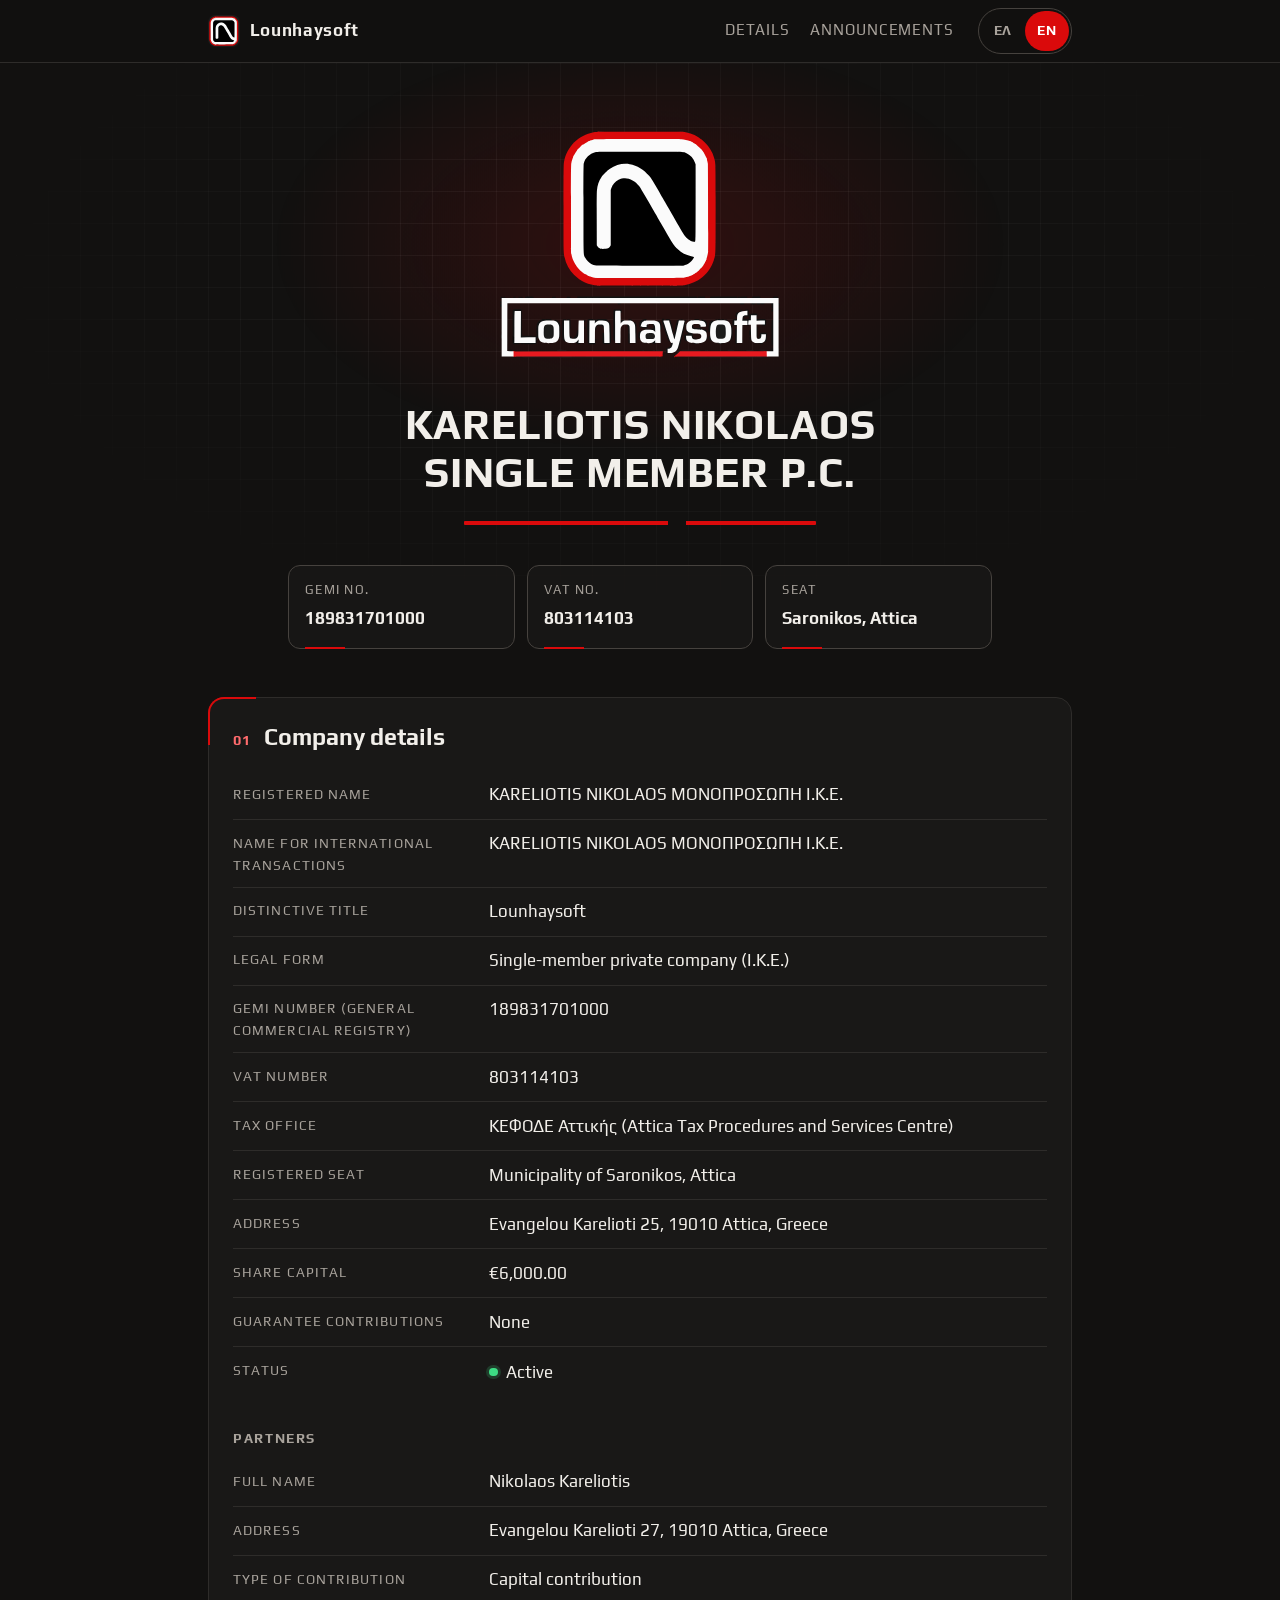
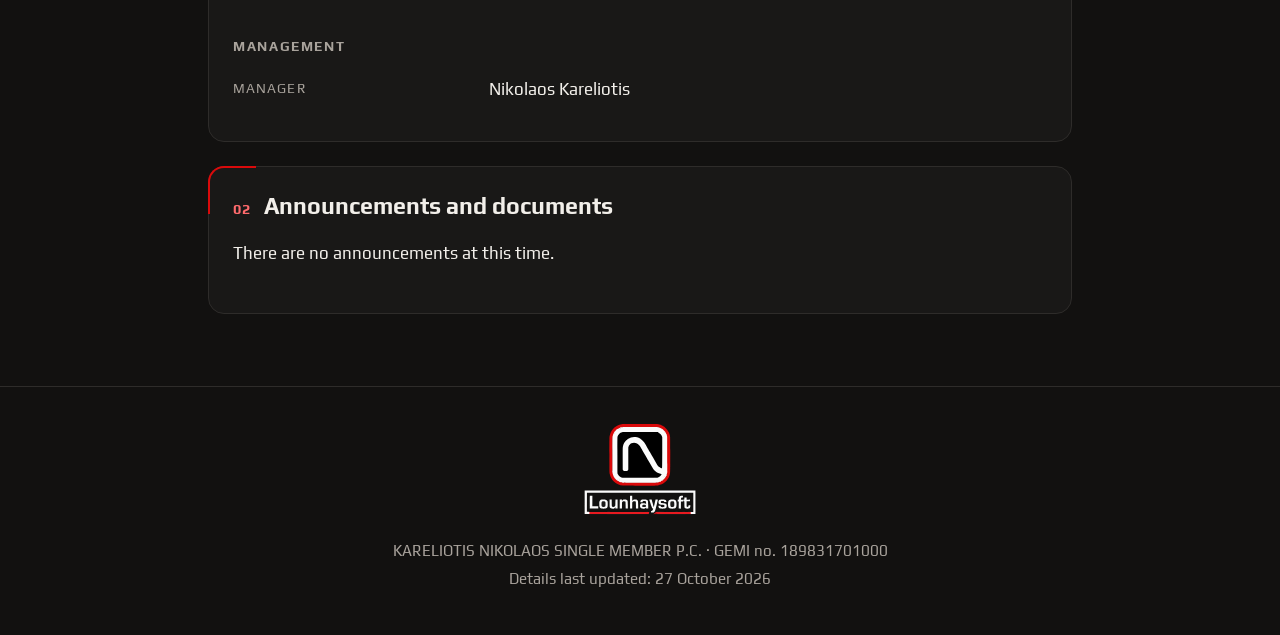
==== en/index.html @ 2d6e82cb "Add English version and language switch Add an English translation of the page at en/ and a ΕΛ/EN sw" ====
<!doctype html>
<html lang="en">
<head>
  <meta charset="utf-8">
  <meta name="viewport" content="width=device-width, initial-scale=1">
  <title>Lounhaysoft – KARELIOTIS NIKOLAOS SINGLE MEMBER P.C.</title>
  <meta name="description" content="Company website of KARELIOTIS NIKOLAOS SINGLE MEMBER P.C. (Lounhaysoft), as required by Article 47 of Greek Law 4072/2012.">
  <meta name="color-scheme" content="dark">
  <meta name="theme-color" content="#121110">
  <link rel="alternate" hreflang="el" href="../">
  <link rel="alternate" hreflang="en" href="./">
  <link rel="icon" href="../favicon.svg" type="image/svg+xml">
  <link rel="preload" href="../fonts/play-regular.woff2" as="font" type="font/woff2" crossorigin>
  <link rel="preload" href="../fonts/play-bold.woff2" as="font" type="font/woff2" crossorigin>
  <link rel="stylesheet" href="../styles.css">
  <script src="../glow.js" defer></script>
</head>
<body>
  <a class="skip-link" href="#main">Skip to main content</a>

  <header class="topbar">
    <div class="container topbar-inner">
      <a class="mark" href="./">
        <img src="../favicon.svg" alt="" width="32" height="32">
        <span>Lounhaysoft</span>
      </a>
      <div class="topbar-end">
        <nav aria-label="Main navigation">
          <ul class="nav-list">
            <li><a href="#stoixeia">Details</a></li>
            <li><a href="#anakoinoseis">Announcements</a></li>
          </ul>
        </nav>
        <nav class="lang-switch" aria-label="Language">
          <ul>
            <li><a href="../" lang="el" hreflang="el" title="Ελληνικά">ΕΛ</a></li>
            <li><a href="./" aria-current="page" title="English">EN</a></li>
          </ul>
        </nav>
      </div>
    </div>
  </header>

  <main id="main" tabindex="-1">
    <section class="hero" aria-labelledby="page-title">
      <div class="container hero-inner">
        <img class="hero-logo" src="../logo.svg" alt="Lounhaysoft logo" width="592" height="494">
        <h1 id="page-title">KARELIOTIS NIKOLAOS<br> SINGLE MEMBER P.C.</h1>
        <div class="notch-rule" aria-hidden="true"></div>

        <ul class="facts" aria-label="Key details">
          <li><span class="label">GEMI no.</span><span class="value">189831701000</span></li>
          <li><span class="label">VAT no.</span><span class="value">803114103</span></li>
          <li><span class="label">Seat</span><span class="value">Saronikos, Attica</span></li>
        </ul>
      </div>
    </section>

    <div class="container sections">
      <section id="stoixeia" aria-labelledby="stoixeia-title" class="panel">
        <h2 id="stoixeia-title"><span class="idx" aria-hidden="true">01</span>Company details</h2>
        <dl class="details">
          <div><dt>Registered name</dt><dd>KARELIOTIS NIKOLAOS <span lang="el">ΜΟΝΟΠΡΟΣΩΠΗ Ι.Κ.Ε.</span></dd></div>
          <div><dt>Name for international transactions</dt><dd>KARELIOTIS NIKOLAOS <span lang="el">ΜΟΝΟΠΡΟΣΩΠΗ Ι.Κ.Ε.</span></dd></div>
          <div><dt>Distinctive title</dt><dd>Lounhaysoft</dd></div>
          <div><dt>Legal form</dt><dd>Single-member private company (<span lang="el">Ι.Κ.Ε.</span>)</dd></div>
          <div><dt>GEMI number (General Commercial Registry)</dt><dd>189831701000</dd></div>
          <div><dt>VAT number</dt><dd>803114103</dd></div>
          <div><dt>Tax office</dt><dd><span lang="el">ΚΕΦΟΔΕ Αττικής</span> (Attica Tax Procedures and Services Centre)</dd></div>
          <div><dt>Registered seat</dt><dd>Municipality of Saronikos, Attica</dd></div>
          <div><dt>Address</dt><dd>Evangelou Karelioti 25, 19010 Attica, Greece</dd></div>
          <div><dt>Share capital</dt><dd>€6,000.00</dd></div>
          <div><dt>Guarantee contributions</dt><dd>None</dd></div>
          <div><dt>Status</dt><dd><span class="status">Active</span></dd></div>
        </dl>

        <h3>Partners</h3>
        <dl class="details">
          <div><dt>Full name</dt><dd>Nikolaos Kareliotis</dd></div>
          <div><dt>Address</dt><dd>Evangelou Karelioti 27, 19010 Attica, Greece</dd></div>
          <div><dt>Type of contribution</dt><dd>Capital contribution</dd></div>
        </dl>

        <h3>Management</h3>
        <dl class="details">
          <div><dt>Manager</dt><dd>Nikolaos Kareliotis</dd></div>
        </dl>
      </section>

      <section id="anakoinoseis" aria-labelledby="anakoinoseis-title" class="panel">
        <h2 id="anakoinoseis-title"><span class="idx" aria-hidden="true">02</span>Announcements and documents</h2>
        <p>There are no announcements at this time.</p>
      </section>
    </div>
  </main>

  <footer class="site-footer">
    <div class="container">
      <img class="footer-logo" src="../logo.svg" alt="Lounhaysoft" width="592" height="494" loading="lazy">
      <p>KARELIOTIS NIKOLAOS SINGLE MEMBER P.C. · GEMI no. 189831701000</p>
      <p>Details last updated: <time datetime="2026-10-27">27 October 2026</time></p>
    </div>
  </footer>
</body>
</html>
---- styles.css ----
/* Χρώματα από το λογότυπο: σκούρο #1d1c1b, κόκκινο #da0a0b, λευκό */
@font-face {
  font-family: "Play";
  src: url("fonts/play-regular.woff2") format("woff2");
  font-weight: 400;
  font-display: swap;
}
@font-face {
  font-family: "Play";
  src: url("fonts/play-bold.woff2") format("woff2");
  font-weight: 700;
  font-display: swap;
}

:root {
  --bg: #121110;
  --panel: #191817;
  --line: #2e2c2a;
  --line-strong: #46423e;
  --text: #f2efea;
  --muted: #a9a39c;
  --red: #da0a0b;
  --red-text: #ff6b6d;
  --link: #ff8a8a;
  --radius: 16px;
}

*, *::before, *::after { box-sizing: border-box; }

html { -webkit-text-size-adjust: 100%; }

body {
  margin: 0;
  background: var(--bg);
  color: var(--text);
  font-family: "Play", system-ui, -apple-system, "Segoe UI", Roboto, "Noto Sans", Arial, sans-serif;
  font-size: 1.0625rem;
  line-height: 1.6;
}

.container {
  max-width: 56rem;
  margin: 0 auto;
  padding: 0 1rem;
}

a { color: var(--link); text-underline-offset: 0.2em; }
a:hover { text-decoration-thickness: 2px; }

:focus-visible {
  outline: 2px solid var(--link);
  outline-offset: 3px;
  border-radius: 4px;
}

.skip-link {
  position: absolute;
  left: 1rem;
  top: -100px;
  z-index: 20;
  padding: 0.75rem 1rem;
  background: var(--text);
  color: var(--bg);
  font-weight: 700;
  border-radius: 8px;
}
.skip-link:focus { top: 1rem; }

/* Μπάρα πλοήγησης */
.topbar {
  position: sticky;
  top: 0;
  z-index: 10;
  background: rgba(18, 17, 16, 0.85);
  backdrop-filter: blur(10px);
  -webkit-backdrop-filter: blur(10px);
  border-bottom: 1px solid var(--line);
}
.topbar-inner {
  display: flex;
  flex-wrap: wrap;
  align-items: center;
  justify-content: space-between;
  gap: 0.25rem 1.5rem;
  padding-top: 0.5rem;
  padding-bottom: 0.5rem;
}
.mark {
  display: inline-flex;
  align-items: center;
  gap: 0.6rem;
  min-height: 44px;
  color: var(--text);
  text-decoration: none;
  font-weight: 700;
  letter-spacing: 0.04em;
}
.mark img { width: 32px; height: 32px; border-radius: 8px; }

.nav-list {
  display: flex;
  flex-wrap: wrap;
  gap: 0 1.25rem;
  margin: 0;
  padding: 0;
  list-style: none;
}
.nav-list a {
  display: inline-flex;
  align-items: center;
  min-height: 44px;
  color: var(--muted);
  text-decoration: none;
  font-size: 0.95rem;
  letter-spacing: 0.06em;
  text-transform: uppercase;
  border-bottom: 2px solid transparent;
  transition: color 0.15s, border-color 0.15s;
}
.nav-list a:hover { color: var(--text); border-bottom-color: var(--red); }

.topbar-end {
  display: flex;
  flex-wrap: wrap;
  align-items: center;
  gap: 0 1.5rem;
}

/* Επιλογή γλώσσας: η τρέχουσα γλώσσα επισημαίνεται με κόκκινο φόντο */
.lang-switch ul {
  display: flex;
  margin: 0;
  padding: 2px;
  list-style: none;
  border: 1px solid var(--line-strong);
  border-radius: 999px;
}
.lang-switch a {
  display: inline-flex;
  align-items: center;
  justify-content: center;
  min-width: 44px;
  min-height: 40px;
  padding: 0 0.6rem;
  border-radius: 999px;
  color: var(--muted);
  text-decoration: none;
  font-size: 0.85rem;
  font-weight: 700;
  letter-spacing: 0.06em;
  transition: color 0.15s, background-color 0.15s;
}
.lang-switch a:hover { color: var(--text); }
.lang-switch a[aria-current="page"] { background: var(--red); color: #fff; }

main:focus { outline: none; }

/* Κεντρική ενότητα: πλέγμα που σβήνει προς τα άκρα και κόκκινη λάμψη */
.hero {
  position: relative;
  overflow: hidden;
  padding: 3.5rem 0 3rem;
  text-align: center;
  isolation: isolate;
}
.hero::before {
  content: "";
  position: absolute;
  inset: 0;
  z-index: -2;
  background-image:
    linear-gradient(rgba(255, 255, 255, 0.045) 1px, transparent 1px),
    linear-gradient(90deg, rgba(255, 255, 255, 0.045) 1px, transparent 1px);
  background-size: 32px 32px;
  background-position: center top;
  -webkit-mask-image: radial-gradient(ellipse 70% 75% at 50% 35%, #000 30%, transparent 75%);
  mask-image: radial-gradient(ellipse 70% 75% at 50% 35%, #000 30%, transparent 75%);
}
/* Η λάμψη ξεκινά πίσω από το λογότυπο. Το glow.js τη μετακινεί με τον κέρσορα
   μέσω των --gx/--gy και την επαναφέρει όταν ο κέρσορας φύγει. */
.hero::after {
  content: "";
  position: absolute;
  left: 0;
  top: 0;
  z-index: -1;
  width: 46rem;
  height: 26rem;
  transform: translate(calc(var(--gx, 50vw) - 50%), calc(var(--gy, 11rem) - 50%));
  background: radial-gradient(closest-side, rgba(218, 10, 11, 0.16), transparent);
  transition: transform 0.9s cubic-bezier(0.2, 0.7, 0.2, 1);
  will-change: transform;
  pointer-events: none;
}
.hero.is-following::after { transition-duration: 0.35s; }

.hero-logo {
  display: block;
  width: min(300px, 70vw);
  height: auto;
  margin: 0 auto 2rem;
}

h1 {
  margin: 0 0 1.5rem;
  font-size: clamp(1.6rem, 5vw, 2.6rem);
  line-height: 1.15;
  letter-spacing: 0.02em;
  overflow-wrap: anywhere;
}
/* Κόκκινη γραμμή με εγκοπή, όπως η υπογράμμιση του λογοτύπου */
.notch-rule {
  width: min(22rem, 80%);
  height: 4px;
  margin: 0 auto;
  background: linear-gradient(90deg,
    var(--red) 0 58%, transparent 58% 63%, var(--red) 63% 100%);
  border-radius: 1px;
}

.facts {
  display: grid;
  grid-template-columns: repeat(3, minmax(0, 1fr));
  gap: 0.75rem;
  max-width: 44rem;
  margin: 2.5rem auto 0;
  padding: 0;
  list-style: none;
  text-align: left;
}
.facts li {
  position: relative;
  display: flex;
  flex-direction: column;
  gap: 0.25rem;
  padding: 0.9rem 1rem 1rem;
  background: rgba(25, 24, 23, 0.8);
  border: 1px solid var(--line-strong);
  border-radius: 12px;
}
.facts li::after {
  content: "";
  position: absolute;
  left: 1rem;
  bottom: -1px;
  width: 2.5rem;
  height: 2px;
  background: var(--red);
}
.label {
  color: var(--muted);
  font-size: 0.8rem;
  letter-spacing: 0.1em;
  text-transform: uppercase;
}
.value { font-weight: 700; overflow-wrap: anywhere; }

/* Ενότητες */
.sections { padding-bottom: 3rem; }

.panel {
  position: relative;
  margin-bottom: 1.5rem;
  padding: 1.5rem 1.5rem 1.75rem;
  background: var(--panel);
  border: 1px solid var(--line);
  border-radius: var(--radius);
}
/* Γωνιακή κόκκινη λεπτομέρεια, όπως το κόκκινο περίγραμμα του εικονιδίου */
.panel::before {
  content: "";
  position: absolute;
  top: -1px;
  left: -1px;
  width: 3rem;
  height: 3rem;
  border-top: 2px solid var(--red);
  border-left: 2px solid var(--red);
  border-top-left-radius: var(--radius);
  pointer-events: none;
}

h2 {
  display: flex;
  align-items: baseline;
  gap: 0.75rem;
  margin: 0 0 1.25rem;
  font-size: 1.45rem;
  line-height: 1.25;
}
.idx {
  color: var(--red-text);
  font-size: 0.9rem;
  letter-spacing: 0.1em;
}
h3 {
  margin: 2rem 0 0.5rem;
  color: var(--muted);
  font-size: 0.85rem;
  font-weight: 700;
  letter-spacing: 0.12em;
  text-transform: uppercase;
}

.details { margin: 0; }
.details > div {
  display: grid;
  grid-template-columns: minmax(10rem, 15rem) 1fr;
  gap: 0.15rem 1rem;
  padding: 0.65rem 0;
  border-bottom: 1px solid var(--line);
}
.details > div:last-child { border-bottom: 0; }
.details dt {
  color: var(--muted);
  font-size: 0.85rem;
  letter-spacing: 0.08em;
  text-transform: uppercase;
  padding-top: 0.15rem;
}
.details dd { margin: 0; overflow-wrap: anywhere; }

.status {
  display: inline-flex;
  align-items: center;
  gap: 0.5rem;
}
.status::before {
  content: "";
  width: 0.55rem;
  height: 0.55rem;
  border-radius: 50%;
  background: #3ddc84;
  box-shadow: 0 0 0 3px rgba(61, 220, 132, 0.18);
}

.docs { list-style: none; margin: 0 0 1rem; padding: 0; }
.docs li {
  display: flex;
  flex-wrap: wrap;
  align-items: center;
  gap: 0.35rem 1rem;
  padding: 0.75rem 0;
  border-bottom: 1px solid var(--line);
}
.docs time { color: var(--muted); min-width: 7.5rem; font-size: 0.95rem; }
.docs a { flex: 1 1 16rem; }
.tag {
  padding: 0.1rem 0.6rem;
  border: 1px solid var(--line-strong);
  border-radius: 999px;
  color: var(--muted);
  font-size: 0.8rem;
  letter-spacing: 0.06em;
}

.muted { color: var(--muted); font-size: 0.95rem; }

.site-footer {
  padding: 2rem 0 2.5rem;
  border-top: 1px solid var(--line);
  color: var(--muted);
  font-size: 0.95rem;
  text-align: center;
}
.footer-logo { display: block; width: 120px; height: auto; margin: 0 auto 1.25rem; }
.site-footer p { margin: 0.25rem 0; }

@media (max-width: 40rem) {
  .facts { grid-template-columns: 1fr; }
  .details > div { grid-template-columns: 1fr; gap: 0; }
  .panel { padding: 1.25rem 1rem 1.5rem; }
  .hero { padding-top: 2.5rem; }
  .nav-list { gap: 0 1rem; }
  .topbar-end { gap: 0 1rem; }
}

@media (prefers-reduced-motion: reduce) {
  * { scroll-behavior: auto !important; transition: none !important; animation: none !important; }
}
@media (prefers-reduced-motion: no-preference) {
  html { scroll-behavior: smooth; scroll-padding-top: 4.5rem; }
}
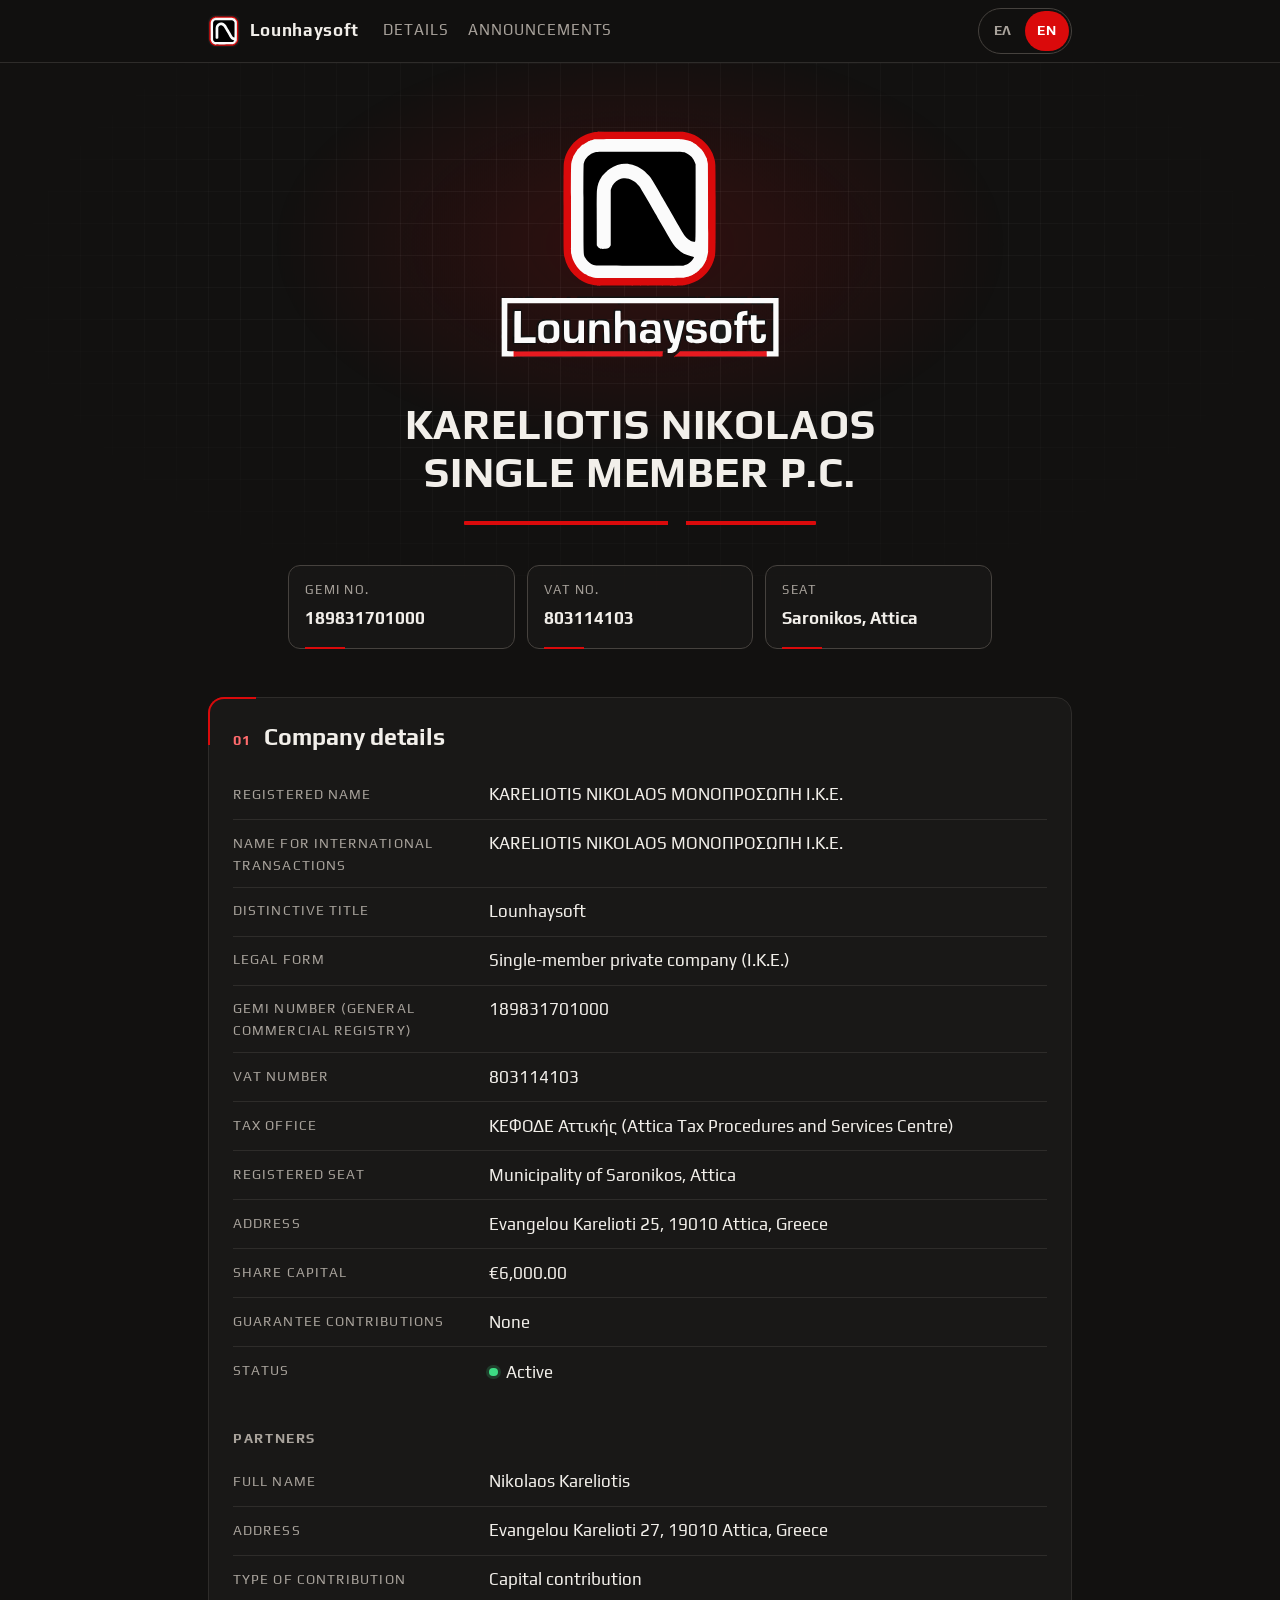
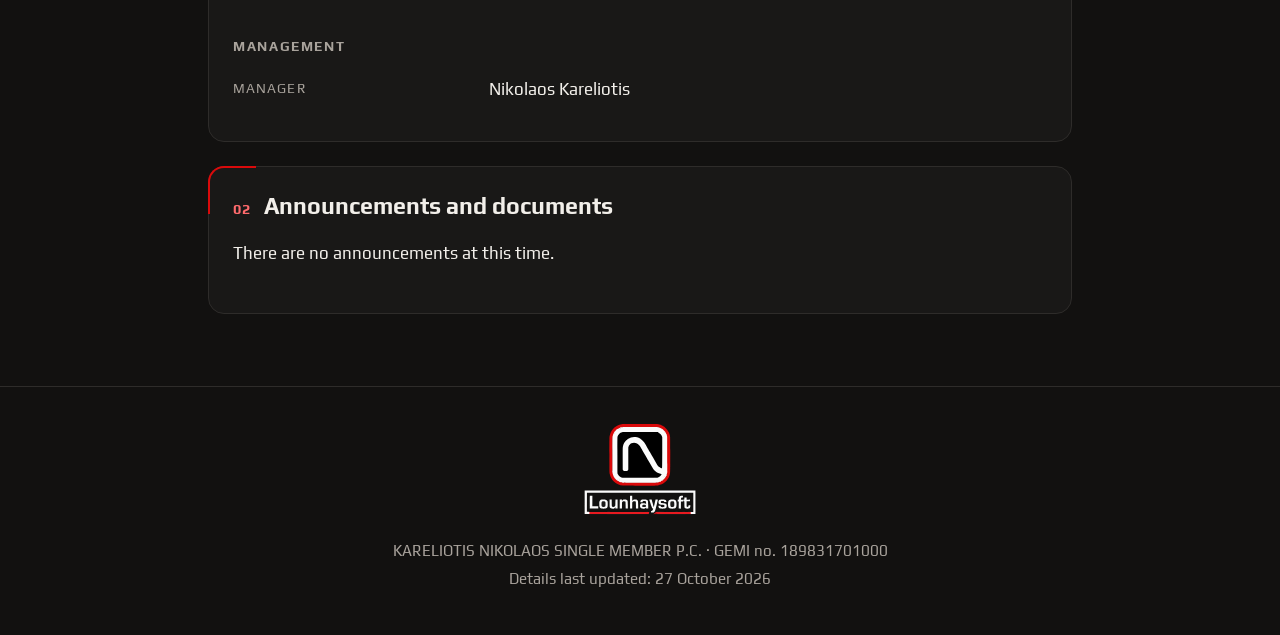
==== commit d5d72194: "Keep top bar menu in place when switching language On screens wider than 640px the menu was right-al" ====
--- a/en/index.html
+++ b/en/index.html
@@ -12,8 +12,8 @@
   <link rel="icon" href="../favicon.svg" type="image/svg+xml">
   <link rel="preload" href="../fonts/play-regular.woff2" as="font" type="font/woff2" crossorigin>
   <link rel="preload" href="../fonts/play-bold.woff2" as="font" type="font/woff2" crossorigin>
-  <link rel="stylesheet" href="../styles.css">
-  <script src="../glow.js" defer></script>
+  <link rel="stylesheet" href="../styles.css?v=3">
+  <script src="../glow.js?v=2" defer></script>
 </head>
 <body>
   <a class="skip-link" href="#main">Skip to main content</a>
--- a/styles.css
+++ b/styles.css
@@ -119,10 +119,13 @@
 }
 .nav-list a:hover { color: var(--text); border-bottom-color: var(--red); }
 
+/* Η πλοήγηση ξεκινά δίπλα στο λογότυπο, ώστε να μη μετακινείται όταν αλλάζει η γλώσσα */
 .topbar-end {
+  flex: 1;
   display: flex;
   flex-wrap: wrap;
   align-items: center;
+  justify-content: space-between;
   gap: 0 1.5rem;
 }
 
@@ -372,7 +375,10 @@
   .panel { padding: 1.25rem 1rem 1.5rem; }
   .hero { padding-top: 2.5rem; }
   .nav-list { gap: 0 1rem; }
-  .topbar-end { gap: 0 1rem; }
+  /* Στο κινητό: λογότυπο και επιλογή γλώσσας στην πρώτη γραμμή, πλοήγηση από κάτω */
+  .topbar-end { display: contents; }
+  .lang-switch { order: 1; }
+  .topbar-end > nav:first-child { order: 2; flex-basis: 100%; }
 }
 
 @media (prefers-reduced-motion: reduce) {
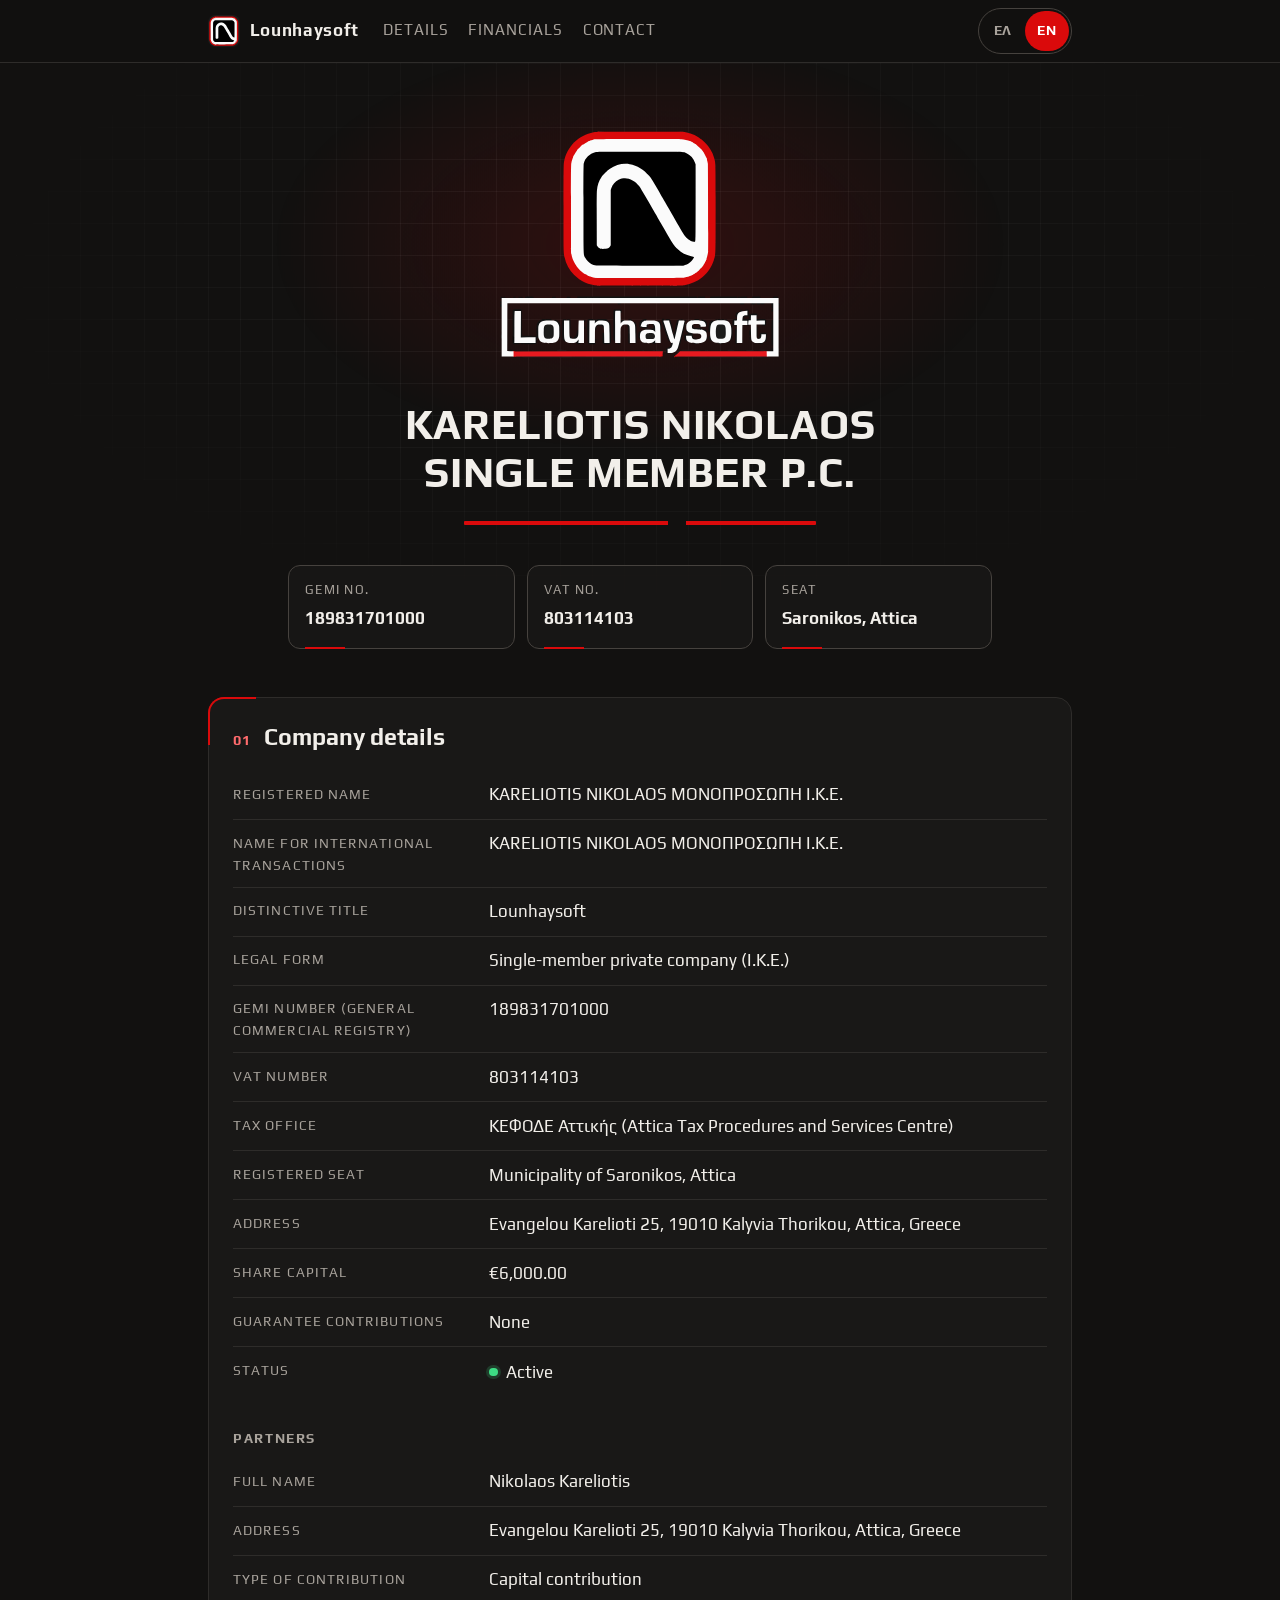
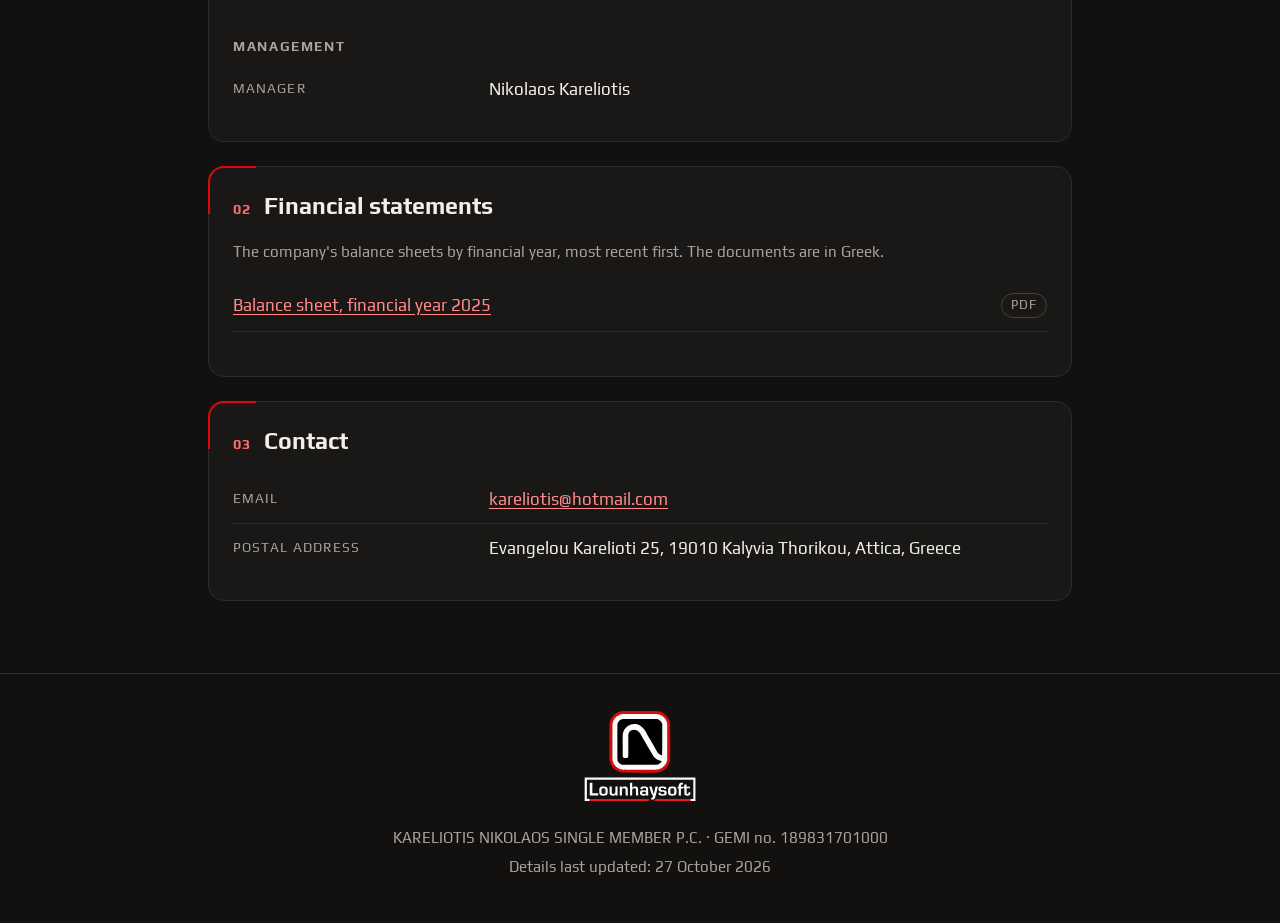
==== commit 8533ae14: "Add financial statements and contact sections Replace the announcements section with a financial sta" ====
--- a/en/index.html
+++ b/en/index.html
@@ -12,8 +12,9 @@
   <link rel="icon" href="../favicon.svg" type="image/svg+xml">
   <link rel="preload" href="../fonts/play-regular.woff2" as="font" type="font/woff2" crossorigin>
   <link rel="preload" href="../fonts/play-bold.woff2" as="font" type="font/woff2" crossorigin>
-  <link rel="stylesheet" href="../styles.css?v=3">
-  <script src="../glow.js?v=2" defer></script>
+  <link rel="stylesheet" href="../styles.css?v=5">
+  <script src="../glow.js?v=3" defer></script>
+  <script src="../topbar.js?v=1" defer></script>
 </head>
 <body>
   <a class="skip-link" href="#main">Skip to main content</a>
@@ -28,7 +29,8 @@
         <nav aria-label="Main navigation">
           <ul class="nav-list">
             <li><a href="#stoixeia">Details</a></li>
-            <li><a href="#anakoinoseis">Announcements</a></li>
+            <li><a href="#oikonomika">Financials</a></li>
+            <li><a href="#epikoinonia">Contact</a></li>
           </ul>
         </nav>
         <nav class="lang-switch" aria-label="Language">
@@ -68,7 +70,7 @@
           <div><dt>VAT number</dt><dd>803114103</dd></div>
           <div><dt>Tax office</dt><dd><span lang="el">ΚΕΦΟΔΕ Αττικής</span> (Attica Tax Procedures and Services Centre)</dd></div>
           <div><dt>Registered seat</dt><dd>Municipality of Saronikos, Attica</dd></div>
-          <div><dt>Address</dt><dd>Evangelou Karelioti 25, 19010 Attica, Greece</dd></div>
+          <div><dt>Address</dt><dd>Evangelou Karelioti 25, 19010 Kalyvia Thorikou, Attica, Greece</dd></div>
           <div><dt>Share capital</dt><dd>€6,000.00</dd></div>
           <div><dt>Guarantee contributions</dt><dd>None</dd></div>
           <div><dt>Status</dt><dd><span class="status">Active</span></dd></div>
@@ -77,7 +79,7 @@
         <h3>Partners</h3>
         <dl class="details">
           <div><dt>Full name</dt><dd>Nikolaos Kareliotis</dd></div>
-          <div><dt>Address</dt><dd>Evangelou Karelioti 27, 19010 Attica, Greece</dd></div>
+          <div><dt>Address</dt><dd>Evangelou Karelioti 25, 19010 Kalyvia Thorikou, Attica, Greece</dd></div>
           <div><dt>Type of contribution</dt><dd>Capital contribution</dd></div>
         </dl>
 
@@ -87,9 +89,21 @@
         </dl>
       </section>
 
-      <section id="anakoinoseis" aria-labelledby="anakoinoseis-title" class="panel">
-        <h2 id="anakoinoseis-title"><span class="idx" aria-hidden="true">02</span>Announcements and documents</h2>
-        <p>There are no announcements at this time.</p>
+      <section id="oikonomika" aria-labelledby="oikonomika-title" class="panel">
+        <h2 id="oikonomika-title"><span class="idx" aria-hidden="true">02</span>Financial statements</h2>
+        <p class="muted">The company's balance sheets by financial year, most recent first. The documents are in Greek.</p>
+        <!-- Newest year first. Each statement is a PDF in financial-statements/, linked from both pages. -->
+        <ul class="docs">
+          <li><a href="../financial-statements/balance-sheet-2025.pdf" hreflang="el">Balance sheet, financial year 2025</a><span class="tag">PDF</span></li>
+        </ul>
+      </section>
+
+      <section id="epikoinonia" aria-labelledby="epikoinonia-title" class="panel">
+        <h2 id="epikoinonia-title"><span class="idx" aria-hidden="true">03</span>Contact</h2>
+        <dl class="details">
+          <div><dt>Email</dt><dd><a href="mailto:kareliotis@hotmail.com">kareliotis@hotmail.com</a></dd></div>
+          <div><dt>Postal address</dt><dd>Evangelou Karelioti 25, 19010 Kalyvia Thorikou, Attica, Greece</dd></div>
+        </dl>
       </section>
     </div>
   </main>
--- a/styles.css
+++ b/styles.css
@@ -1,4 +1,4 @@
-/* Χρώματα από το λογότυπο: σκούρο #1d1c1b, κόκκινο #da0a0b, λευκό */
+/* Colours from the logo: dark #1d1c1b, red #da0a0b, white */
 @font-face {
   font-family: "Play";
   src: url("fonts/play-regular.woff2") format("woff2");
@@ -66,7 +66,7 @@
 }
 .skip-link:focus { top: 1rem; }
 
-/* Μπάρα πλοήγησης */
+/* Navigation bar */
 .topbar {
   position: sticky;
   top: 0;
@@ -119,7 +119,7 @@
 }
 .nav-list a:hover { color: var(--text); border-bottom-color: var(--red); }
 
-/* Η πλοήγηση ξεκινά δίπλα στο λογότυπο, ώστε να μη μετακινείται όταν αλλάζει η γλώσσα */
+/* The menu starts right after the logo so it does not shift when the language changes */
 .topbar-end {
   flex: 1;
   display: flex;
@@ -129,7 +129,7 @@
   gap: 0 1.5rem;
 }
 
-/* Επιλογή γλώσσας: η τρέχουσα γλώσσα επισημαίνεται με κόκκινο φόντο */
+/* Language switch: the current language is highlighted with a red background */
 .lang-switch ul {
   display: flex;
   margin: 0;
@@ -158,7 +158,13 @@
 
 main:focus { outline: none; }
 
-/* Κεντρική ενότητα: πλέγμα που σβήνει προς τα άκρα και κόκκινη λάμψη */
+/* Keep section titles clear of the sticky top bar when jumping to them.
+   topbar.js sets --topbar-height to the bar's real height, which grows when the menu wraps;
+   the values here are fallbacks for when the script does not run. */
+:root { --topbar-height: 3rem; }
+html { scroll-padding-top: calc(var(--topbar-height) + 1.5rem); }
+
+/* Hero: grid that fades towards the edges, plus a red glow */
 .hero {
   position: relative;
   overflow: hidden;
@@ -179,8 +185,8 @@
   -webkit-mask-image: radial-gradient(ellipse 70% 75% at 50% 35%, #000 30%, transparent 75%);
   mask-image: radial-gradient(ellipse 70% 75% at 50% 35%, #000 30%, transparent 75%);
 }
-/* Η λάμψη ξεκινά πίσω από το λογότυπο. Το glow.js τη μετακινεί με τον κέρσορα
-   μέσω των --gx/--gy και την επαναφέρει όταν ο κέρσορας φύγει. */
+/* The glow starts behind the logo. glow.js moves it with the cursor
+   through --gx/--gy and puts it back when the cursor leaves. */
 .hero::after {
   content: "";
   position: absolute;
@@ -211,7 +217,7 @@
   letter-spacing: 0.02em;
   overflow-wrap: anywhere;
 }
-/* Κόκκινη γραμμή με εγκοπή, όπως η υπογράμμιση του λογοτύπου */
+/* Notched red rule, like the underline in the logo */
 .notch-rule {
   width: min(22rem, 80%);
   height: 4px;
@@ -258,7 +264,7 @@
 }
 .value { font-weight: 700; overflow-wrap: anywhere; }
 
-/* Ενότητες */
+/* Sections */
 .sections { padding-bottom: 3rem; }
 
 .panel {
@@ -269,7 +275,7 @@
   border: 1px solid var(--line);
   border-radius: var(--radius);
 }
-/* Γωνιακή κόκκινη λεπτομέρεια, όπως το κόκκινο περίγραμμα του εικονιδίου */
+/* Red corner accent, like the red outline of the icon */
 .panel::before {
   content: "";
   position: absolute;
@@ -375,7 +381,12 @@
   .panel { padding: 1.25rem 1rem 1.5rem; }
   .hero { padding-top: 2.5rem; }
   .nav-list { gap: 0 1rem; }
-  /* Στο κινητό: λογότυπο και επιλογή γλώσσας στην πρώτη γραμμή, πλοήγηση από κάτω */
+}
+
+/* Below 48rem the logo, menu and language switch no longer fit on one row:
+   logo and language switch go on the first row, menu below */
+@media (max-width: 48rem) {
+  :root { --topbar-height: 6.5rem; }
   .topbar-end { display: contents; }
   .lang-switch { order: 1; }
   .topbar-end > nav:first-child { order: 2; flex-basis: 100%; }
@@ -385,5 +396,5 @@
   * { scroll-behavior: auto !important; transition: none !important; animation: none !important; }
 }
 @media (prefers-reduced-motion: no-preference) {
-  html { scroll-behavior: smooth; scroll-padding-top: 4.5rem; }
-}
+  html { scroll-behavior: smooth; }
+}
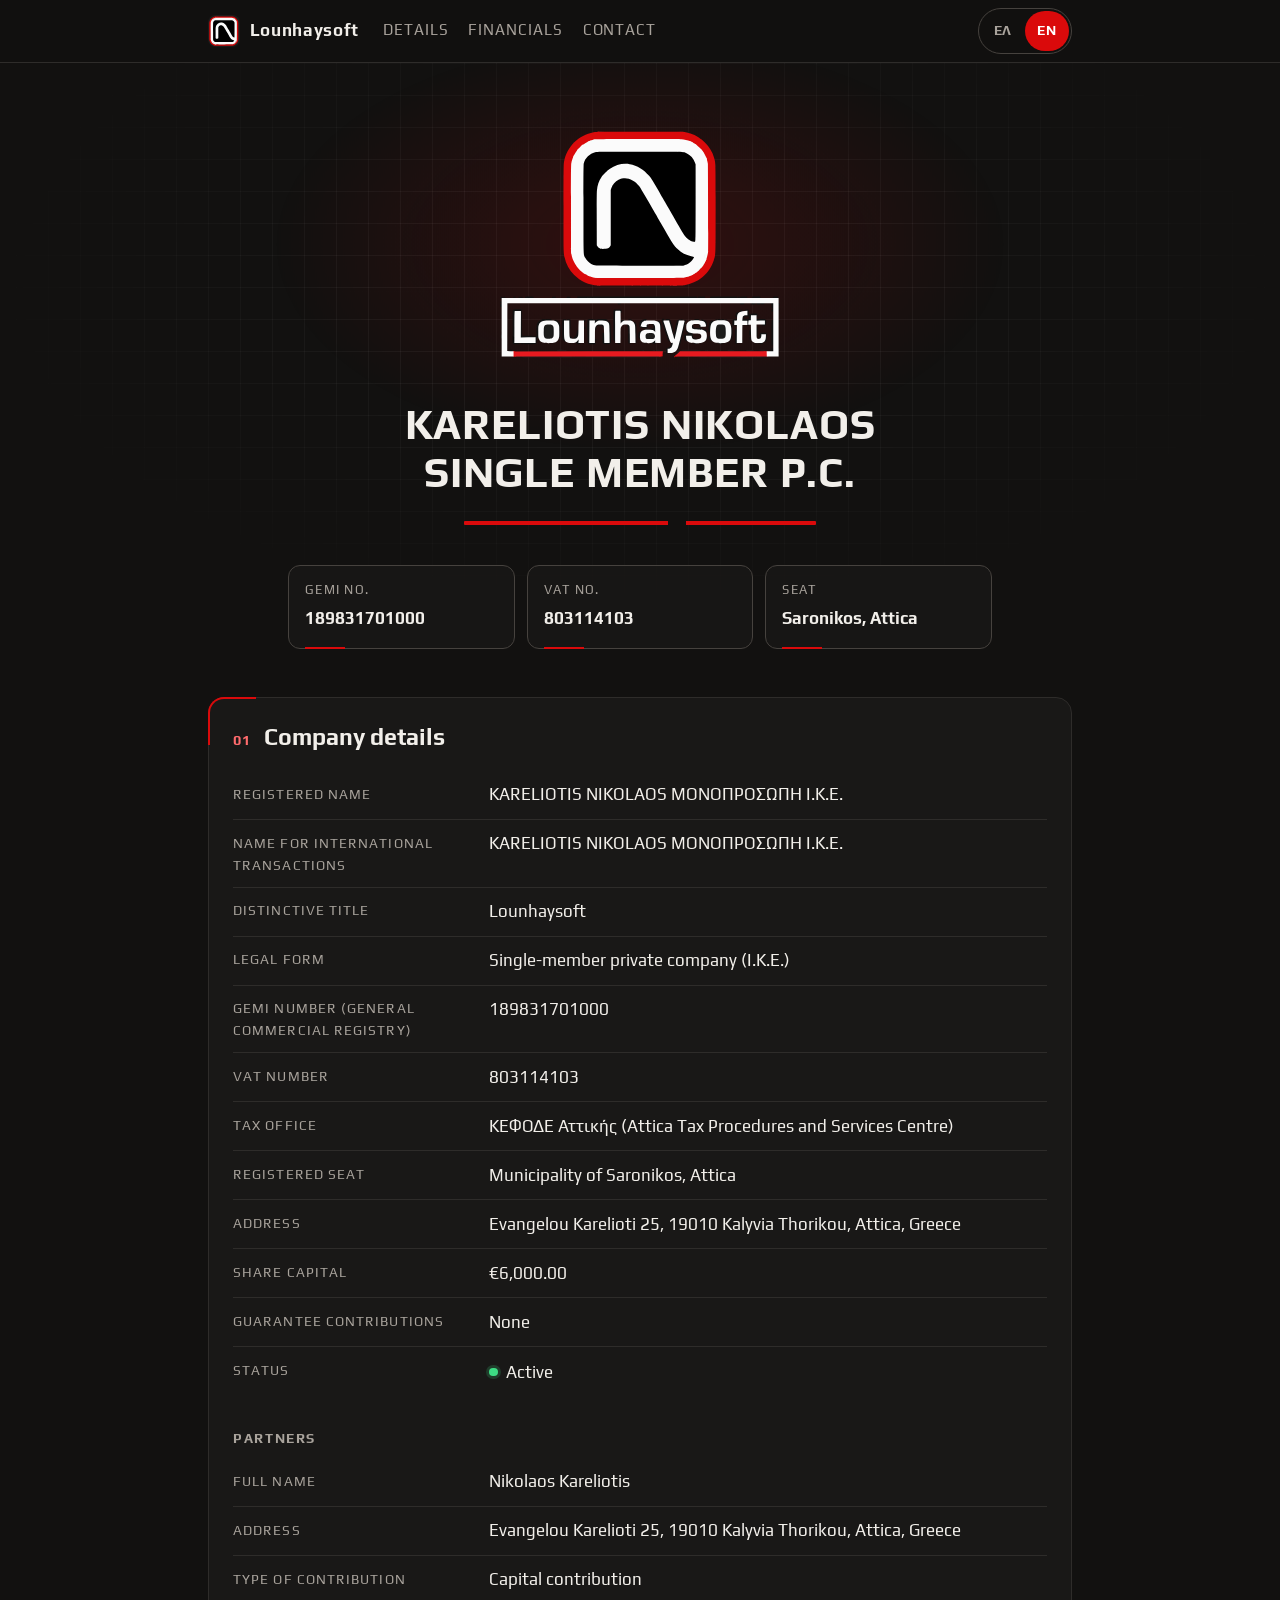
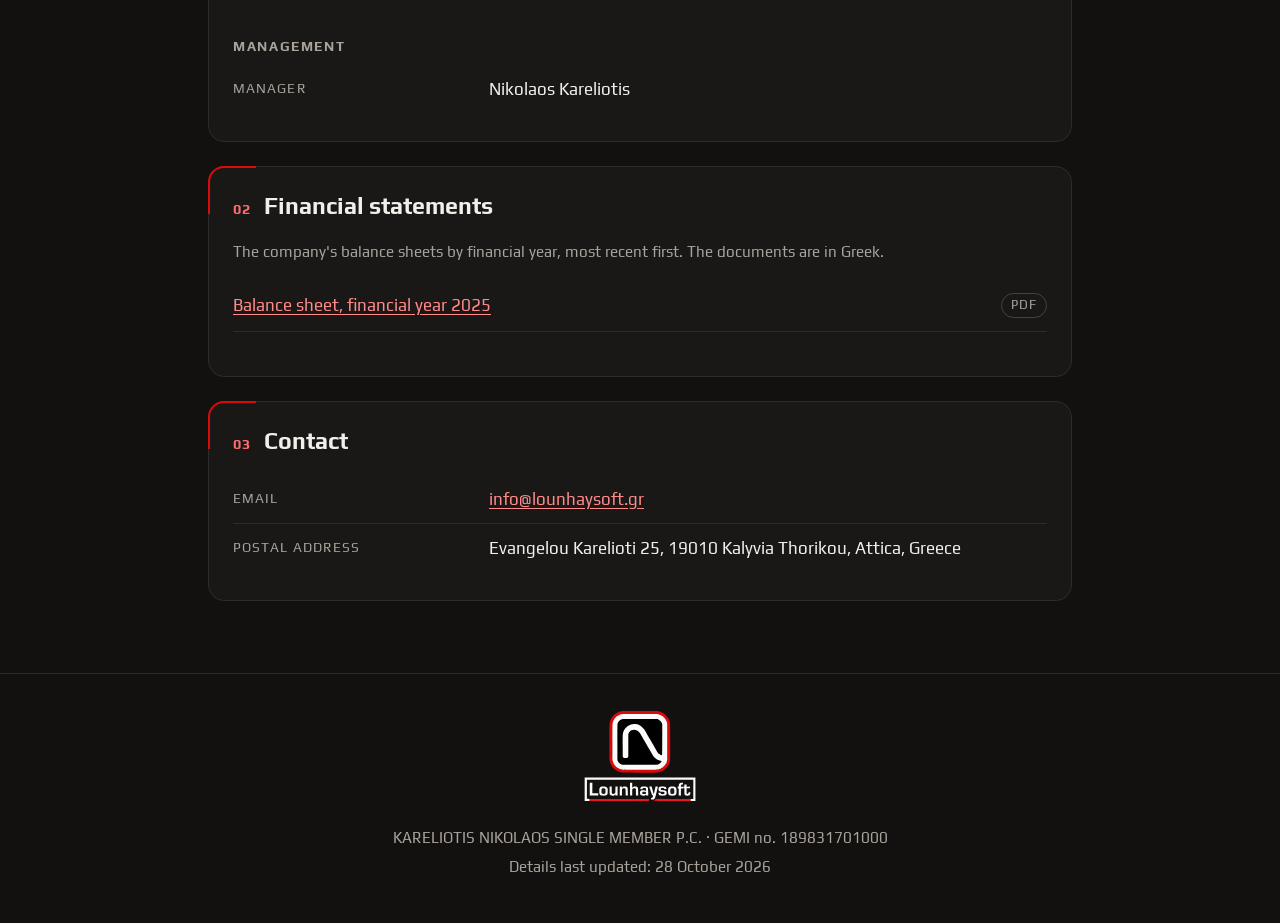
==== commit 9a942e57: "Use info@lounhaysoft.gr as the contact email Replace kareliotis@hotmail.com on both pages and update" ====
--- a/en/index.html
+++ b/en/index.html
@@ -101,7 +101,7 @@
       <section id="epikoinonia" aria-labelledby="epikoinonia-title" class="panel">
         <h2 id="epikoinonia-title"><span class="idx" aria-hidden="true">03</span>Contact</h2>
         <dl class="details">
-          <div><dt>Email</dt><dd><a href="mailto:kareliotis@hotmail.com">kareliotis@hotmail.com</a></dd></div>
+          <div><dt>Email</dt><dd><a href="mailto:info@lounhaysoft.gr">info@lounhaysoft.gr</a></dd></div>
           <div><dt>Postal address</dt><dd>Evangelou Karelioti 25, 19010 Kalyvia Thorikou, Attica, Greece</dd></div>
         </dl>
       </section>
@@ -112,7 +112,7 @@
     <div class="container">
       <img class="footer-logo" src="../logo.svg" alt="Lounhaysoft" width="592" height="494" loading="lazy">
       <p>KARELIOTIS NIKOLAOS SINGLE MEMBER P.C. · GEMI no. 189831701000</p>
-      <p>Details last updated: <time datetime="2026-10-27">27 October 2026</time></p>
+      <p>Details last updated: <time datetime="2026-10-28">28 October 2026</time></p>
     </div>
   </footer>
 </body>
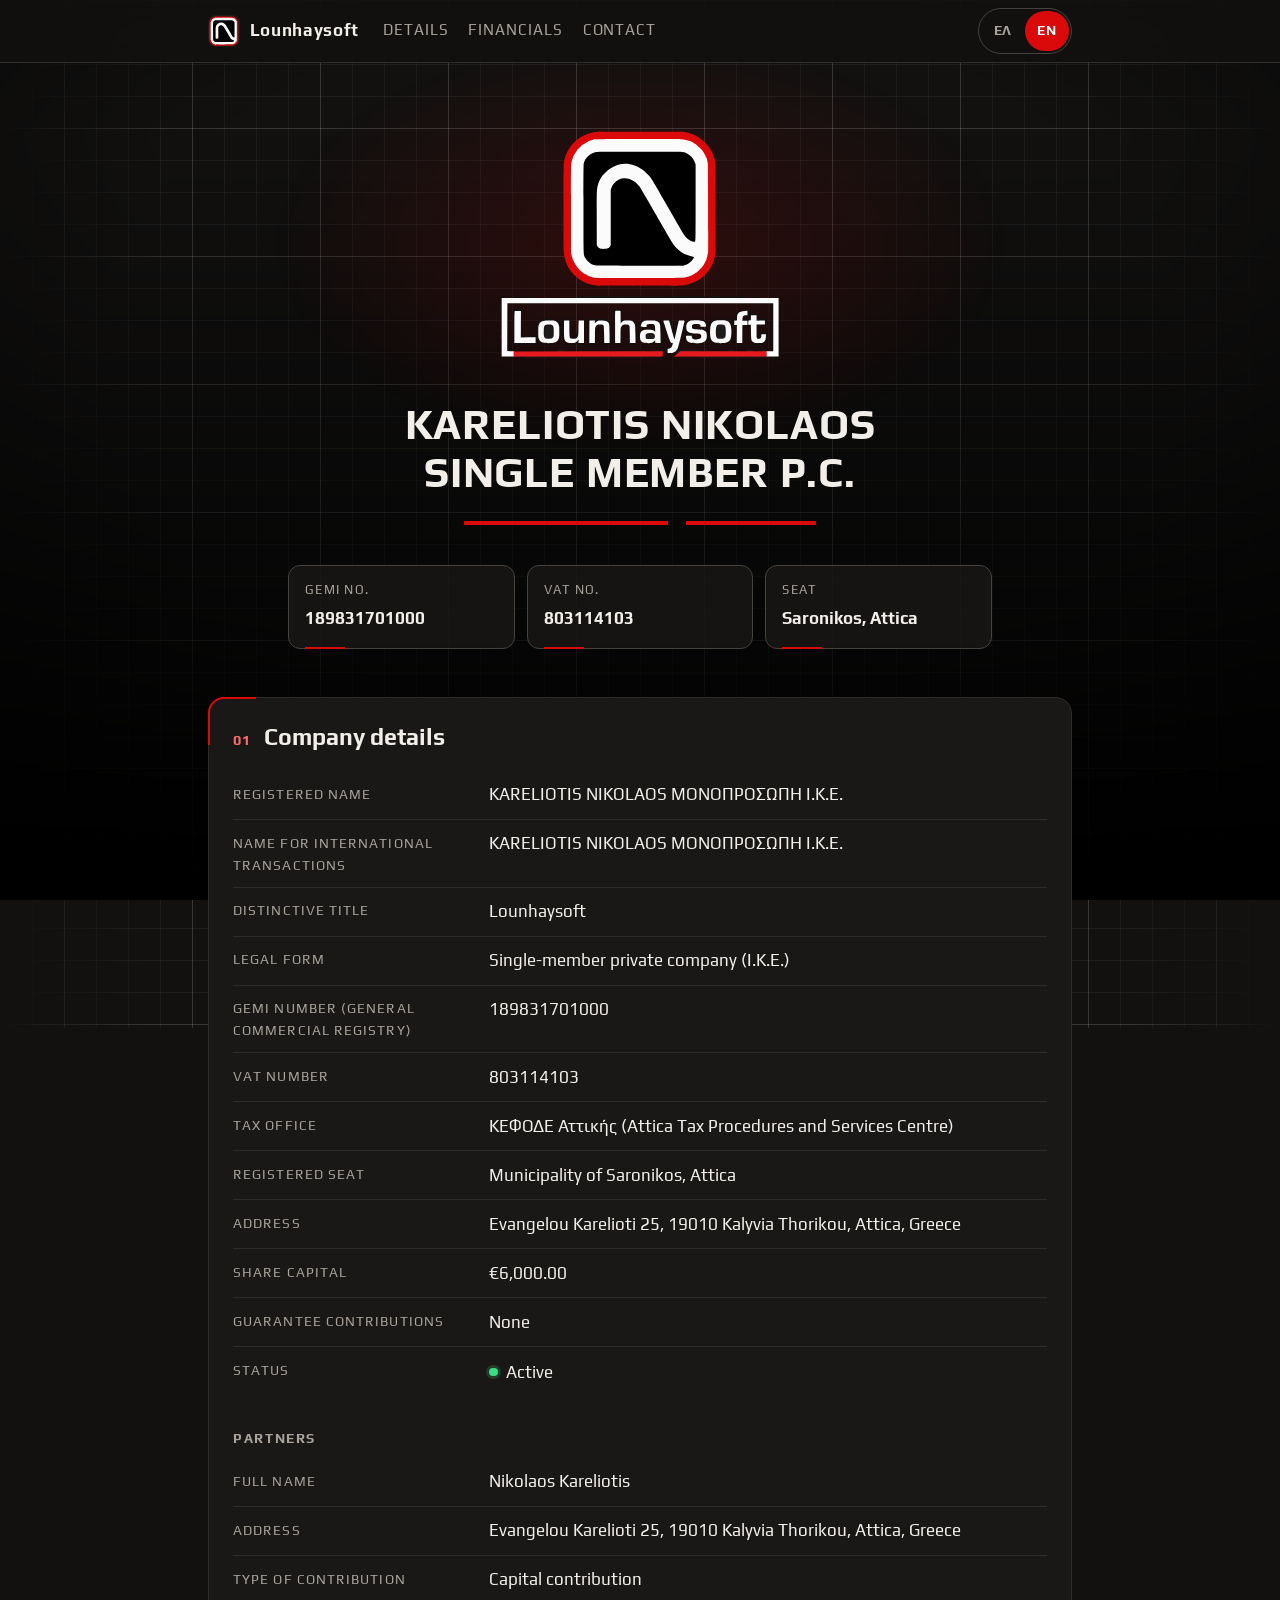
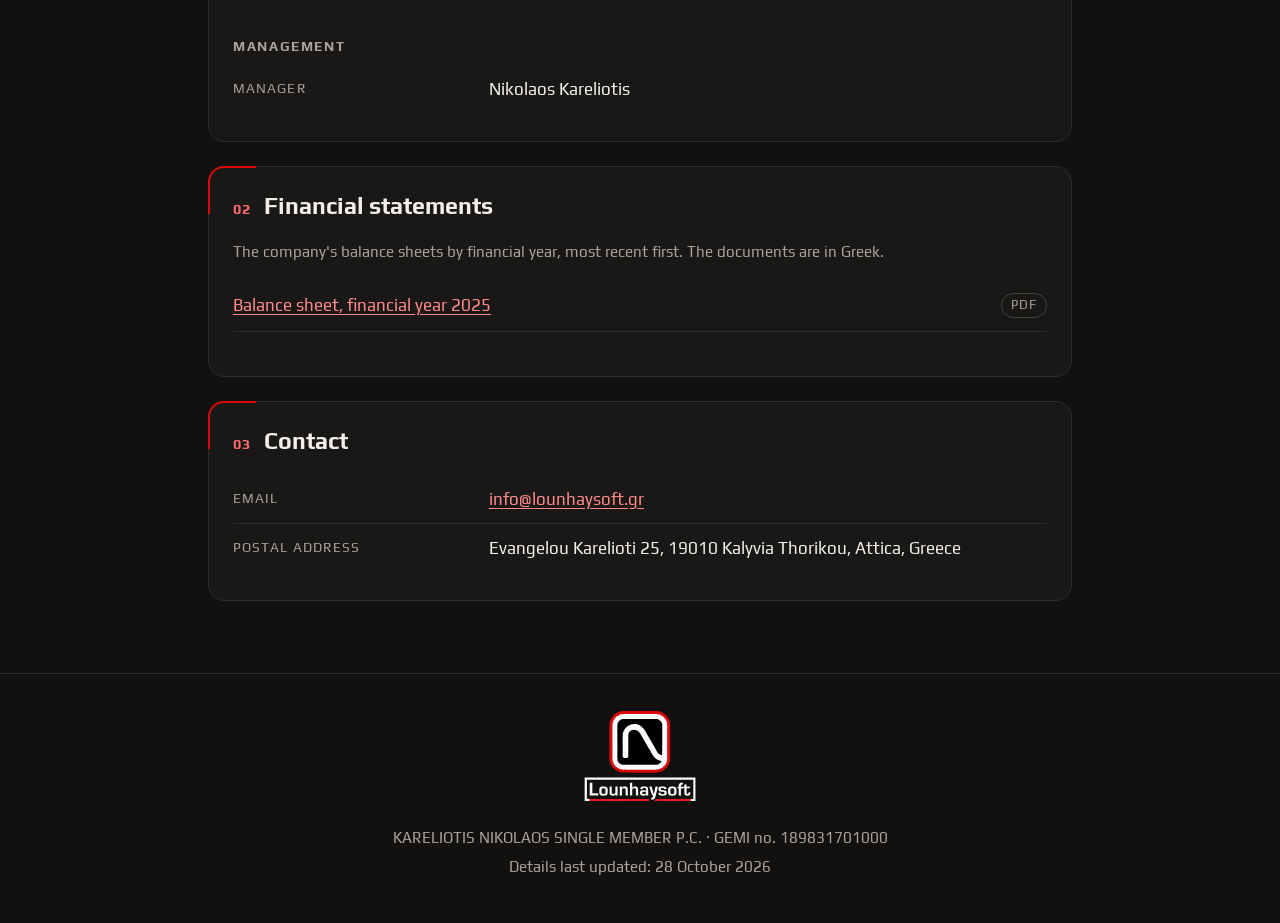
==== commit dcb37e1b: "Extend the background grid to the whole page with parallax Replace the hero-only grid with a fixed p" ====
--- a/en/index.html
+++ b/en/index.html
@@ -12,11 +12,13 @@
   <link rel="icon" href="../favicon.svg" type="image/svg+xml">
   <link rel="preload" href="../fonts/play-regular.woff2" as="font" type="font/woff2" crossorigin>
   <link rel="preload" href="../fonts/play-bold.woff2" as="font" type="font/woff2" crossorigin>
-  <link rel="stylesheet" href="../styles.css?v=5">
+  <link rel="stylesheet" href="../styles.css?v=6">
   <script src="../glow.js?v=3" defer></script>
   <script src="../topbar.js?v=1" defer></script>
+  <script src="../grid-parallax.js?v=1" defer></script>
 </head>
 <body>
+  <div class="grid-backdrop" aria-hidden="true"></div>
   <a class="skip-link" href="#main">Skip to main content</a>
 
   <header class="topbar">
@@ -28,9 +30,9 @@
       <div class="topbar-end">
         <nav aria-label="Main navigation">
           <ul class="nav-list">
-            <li><a href="#stoixeia">Details</a></li>
-            <li><a href="#oikonomika">Financials</a></li>
-            <li><a href="#epikoinonia">Contact</a></li>
+            <li><a href="#details">Details</a></li>
+            <li><a href="#financials">Financials</a></li>
+            <li><a href="#contact">Contact</a></li>
           </ul>
         </nav>
         <nav class="lang-switch" aria-label="Language">
@@ -59,8 +61,8 @@
     </section>
 
     <div class="container sections">
-      <section id="stoixeia" aria-labelledby="stoixeia-title" class="panel">
-        <h2 id="stoixeia-title"><span class="idx" aria-hidden="true">01</span>Company details</h2>
+      <section id="details" aria-labelledby="details-title" class="panel">
+        <h2 id="details-title"><span class="idx" aria-hidden="true">01</span>Company details</h2>
         <dl class="details">
           <div><dt>Registered name</dt><dd>KARELIOTIS NIKOLAOS <span lang="el">ΜΟΝΟΠΡΟΣΩΠΗ Ι.Κ.Ε.</span></dd></div>
           <div><dt>Name for international transactions</dt><dd>KARELIOTIS NIKOLAOS <span lang="el">ΜΟΝΟΠΡΟΣΩΠΗ Ι.Κ.Ε.</span></dd></div>
@@ -89,8 +91,8 @@
         </dl>
       </section>
 
-      <section id="oikonomika" aria-labelledby="oikonomika-title" class="panel">
-        <h2 id="oikonomika-title"><span class="idx" aria-hidden="true">02</span>Financial statements</h2>
+      <section id="financials" aria-labelledby="financials-title" class="panel">
+        <h2 id="financials-title"><span class="idx" aria-hidden="true">02</span>Financial statements</h2>
         <p class="muted">The company's balance sheets by financial year, most recent first. The documents are in Greek.</p>
         <!-- Newest year first. Each statement is a PDF in financial-statements/, linked from both pages. -->
         <ul class="docs">
@@ -98,8 +100,8 @@
         </ul>
       </section>
 
-      <section id="epikoinonia" aria-labelledby="epikoinonia-title" class="panel">
-        <h2 id="epikoinonia-title"><span class="idx" aria-hidden="true">03</span>Contact</h2>
+      <section id="contact" aria-labelledby="contact-title" class="panel">
+        <h2 id="contact-title"><span class="idx" aria-hidden="true">03</span>Contact</h2>
         <dl class="details">
           <div><dt>Email</dt><dd><a href="mailto:info@lounhaysoft.gr">info@lounhaysoft.gr</a></dd></div>
           <div><dt>Postal address</dt><dd>Evangelou Karelioti 25, 19010 Kalyvia Thorikou, Attica, Greece</dd></div>
--- a/styles.css
+++ b/styles.css
@@ -164,7 +164,45 @@
 :root { --topbar-height: 3rem; }
 html { scroll-padding-top: calc(var(--topbar-height) + 1.5rem); }
 
-/* Hero: grid that fades towards the edges, plus a red glow */
+/* Page-wide grid behind everything, fading towards the sides. Brighter lines every
+   4 cells give the eye something to follow. grid-parallax.js moves it against the
+   scroll direction; the layer is one 128px tile taller than the screen so the shift
+   never shows an empty strip. */
+.grid-backdrop {
+  position: fixed;
+  inset: 0 0 -128px;
+  z-index: -1;
+  background-image:
+    linear-gradient(rgba(255, 255, 255, 0.11) 1px, transparent 1px),
+    linear-gradient(90deg, rgba(255, 255, 255, 0.11) 1px, transparent 1px),
+    repeating-linear-gradient(rgba(255, 255, 255, 0.05) 0 1px, transparent 1px 32px),
+    repeating-linear-gradient(90deg, rgba(255, 255, 255, 0.05) 0 1px, transparent 1px 32px);
+  background-size: 128px 128px;
+  background-position: center top;
+  -webkit-mask-image: linear-gradient(90deg, transparent, #000 12%, #000 88%, transparent);
+  mask-image: linear-gradient(90deg, transparent, #000 12%, #000 88%, transparent);
+  will-change: transform;
+  pointer-events: none;
+}
+
+/* Shade over the grid: a vignette that darkens the edges and corners of the screen,
+   plus a fade that darkens most of the screen down to black at the bottom.
+   It stays fixed to the screen while scrolling, so the effect is always visible.
+   As body::after it paints above the grid but below the hero and panels. */
+body::after {
+  content: "";
+  position: fixed;
+  inset: 0;
+  z-index: -1;
+  background:
+    radial-gradient(ellipse 85% 80% at 50% 40%, transparent 50%, rgba(0, 0, 0, 0.6) 100%),
+    linear-gradient(to bottom, transparent 15%, #000 100%);
+  pointer-events: none;
+}
+
+/* Hero: sits on the page grid, plus a red glow. The glow may spill above and below
+   the hero, but is clipped at the sides so the page never scrolls sideways.
+   Browsers without overflow-x: clip keep the glow clipped to the hero. */
 .hero {
   position: relative;
   overflow: hidden;
@@ -172,18 +210,8 @@
   text-align: center;
   isolation: isolate;
 }
-.hero::before {
-  content: "";
-  position: absolute;
-  inset: 0;
-  z-index: -2;
-  background-image:
-    linear-gradient(rgba(255, 255, 255, 0.045) 1px, transparent 1px),
-    linear-gradient(90deg, rgba(255, 255, 255, 0.045) 1px, transparent 1px);
-  background-size: 32px 32px;
-  background-position: center top;
-  -webkit-mask-image: radial-gradient(ellipse 70% 75% at 50% 35%, #000 30%, transparent 75%);
-  mask-image: radial-gradient(ellipse 70% 75% at 50% 35%, #000 30%, transparent 75%);
+@supports (overflow-x: clip) {
+  .hero { overflow: visible; overflow-x: clip; }
 }
 /* The glow starts behind the logo. glow.js moves it with the cursor
    through --gx/--gy and puts it back when the cursor leaves. */
